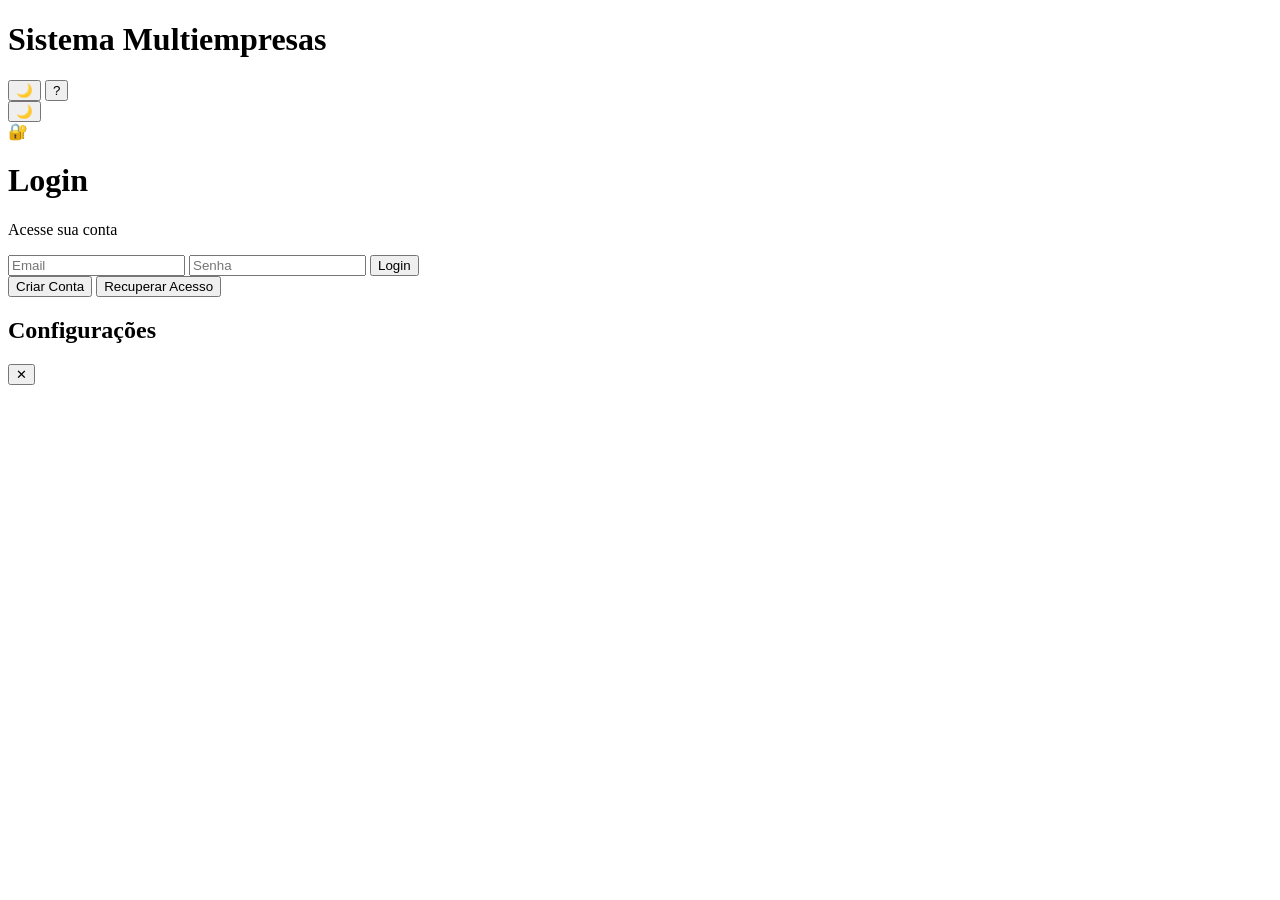
==== index.html @ d545b504 "Add files via upload" ====
<!DOCTYPE html>
<html lang="pt-BR">
<head>
  <meta charset="UTF-8">
  <meta name="viewport" content="width=device-width, initial-scale=1.0">
  <title>Sistema Multiempresas</title>
  
  <!-- Fonts -->
  <link rel="preconnect" href="https://fonts.googleapis.com">
  <link href="https://fonts.googleapis.com/css2?family=Inter:wght@400;500;600;700&family=Archivo:wght@700;800&display=swap" rel="stylesheet">
  
  <!-- CSS Files (extracted from inline styles) -->
  <link rel="stylesheet" href="css/global.css">
  <link rel="stylesheet" href="css/themes.css">
  <link rel="stylesheet" href="css/components.css">
  <link rel="stylesheet" href="css/layout.css">
  <link rel="stylesheet" href="css/app.css">
</head>
<body>
  <!-- Main App Container -->
  <div class="app">
    <!-- Progress Bar -->
    <div class="lb" id="loadBar"></div>
    
    <!-- Topbar -->
    <div class="topbar" id="topbar">
      <div class="topbar-left">
        <h1 class="app-title" id="appTitle">Sistema Multiempresas</h1>
        <span class="hh-badge" id="householdBadge" style="display:none;"></span>
      </div>
      <div class="topbar-actions">
        <button class="icon-btn" id="themeBtn" onclick="toggleTheme()">🌙</button>
        <button class="av-btn" id="avBtn" onclick="toggleAccountMenu()">?</button>
        <div class="acc-menu" id="accMenu" style="display:none;">
          <p class="acc-name" id="accName">User</p>
          <p class="acc-role" id="accRole">MEMBER</p>
          <button class="acc-btn" onclick="openSettings()">Settings</button>
          <button class="acc-btn" id="orgLogoBtn" onclick="updateOrgLogo()" style="display:none;">Change Logo</button>
          <button class="acc-logout" onclick="logout()">Logout</button>
        </div>
      </div>
    </div>

    <!-- Auth Screen (Login/Register/Recovery) -->
    <div class="auth-screen" id="authScreen">
      <button class="themeToggleAuth" id="themeToggleAuth" onclick="toggleTheme()">🌙</button>
      <div class="auth-icon">🔐</div>
      <h1>Login</h1>
      <p>Acesse sua conta</p>
      <form id="authForm" onsubmit="handleAuthSubmit(event)">
        <input type="email" id="email" placeholder="Email" required>
        <input type="password" id="senha" placeholder="Senha" required>
        <button type="submit" class="btn-p">Login</button>
      </form>
      <button class="link-forgot" onclick="toggleAuthMode('register')">Criar Conta</button>
      <button class="link-forgot" onclick="toggleAuthMode('recovery')">Recuperar Acesso</button>
      <div class="err" id="authErr"></div>
    </div>

    <!-- Household Screen -->
    <div class="hh-screen" id="hhScreen" style="display:none;">
      <h2>Minhas Lojas</h2>
      <p class="sub">Selecione uma loja para começar</p>
      <div class="hh-list" id="hhList"></div>
      <button class="hh-add" onclick="addHousehold()">+ Adicionar Loja</button>
    </div>

    <!-- Main App Screen -->
    <div class="main" id="main" style="display:none;">
      <!-- Add Form -->
      <div class="add-form-wrap">
        <div class="add-row1">
          <input type="text" id="itemName" placeholder="Novo item..." maxlength="50">
          <button class="add-btn" onclick="addItem()">+</button>
          <button class="expand-btn" id="expandBtn" onclick="toggleAddExtra()">⋯</button>
        </div>
        <div class="add-extra" id="addExtra">
          <div class="qty-unit-row">
            <input type="number" id="qty" placeholder="Qtd" min="1" value="1">
            <select id="unit" class="unit-sel">
              <option>un</option>
              <option>kg</option>
              <option>l</option>
              <option>m</option>
            </select>
          </div>
          <input type="text" id="category" placeholder="Categoria">
        </div>
      </div>

      <!-- Filters & Search -->
      <div class="filter-row">
        <div class="search-wrap">
          <input type="text" id="searchInput" placeholder="Buscar..." onkeyup="searchItems()">
          <button class="search-clear" onclick="clearSearch()" style="display:none;">✕</button>
        </div>
      </div>

      <div class="tabs">
        <button class="group-toggle" onclick="setStatusFilter('todos')">Todos</button>
        <button class="group-toggle" onclick="setStatusFilter('comprados')">Comprados</button>
        <button class="group-toggle" onclick="setStatusFilter('pendentes')">Pendentes</button>
      </div>

      <!-- Items List -->
      <div id="itemsContainer"></div>

      <!-- Empty State -->
      <div class="empty" id="emptyState" style="display:none;">
        <div class="empty-icon">📦</div>
        <div class="empty-text">Nenhum item encontrado</div>
      </div>
    </div>
  </div>

  <!-- FAB Button -->
  <button class="fab" id="fab" onclick="openSettings()" style="display:none;">⚙️</button>

  <!-- Toast Notification -->
  <div id="toast"></div>

  <!-- Modals -->
  <div class="modal hidden" id="settingsModal">
    <div class="modal-content">
      <div class="modal-header">
        <h2 class="modal-title">Configurações</h2>
        <button class="modal-close" onclick="closeModal('settingsModal')">✕</button>
      </div>
      <div id="settingsContent"></div>
    </div>
  </div>

  <!-- Scripts (order matters) -->
  <script src="js/middleware/authMiddleware.js"></script>
  <script src="js/middleware/permissionMiddleware.js"></script>
  <script src="js/middleware/rateLimiter.js"></script>
  <script src="js/security/encryption.js"></script>
  <script src="js/security/permissions.js"></script>
  <script src="js/security/sessionManager.js"></script>
  <script src="js/main.js"></script>
</body>
</html>
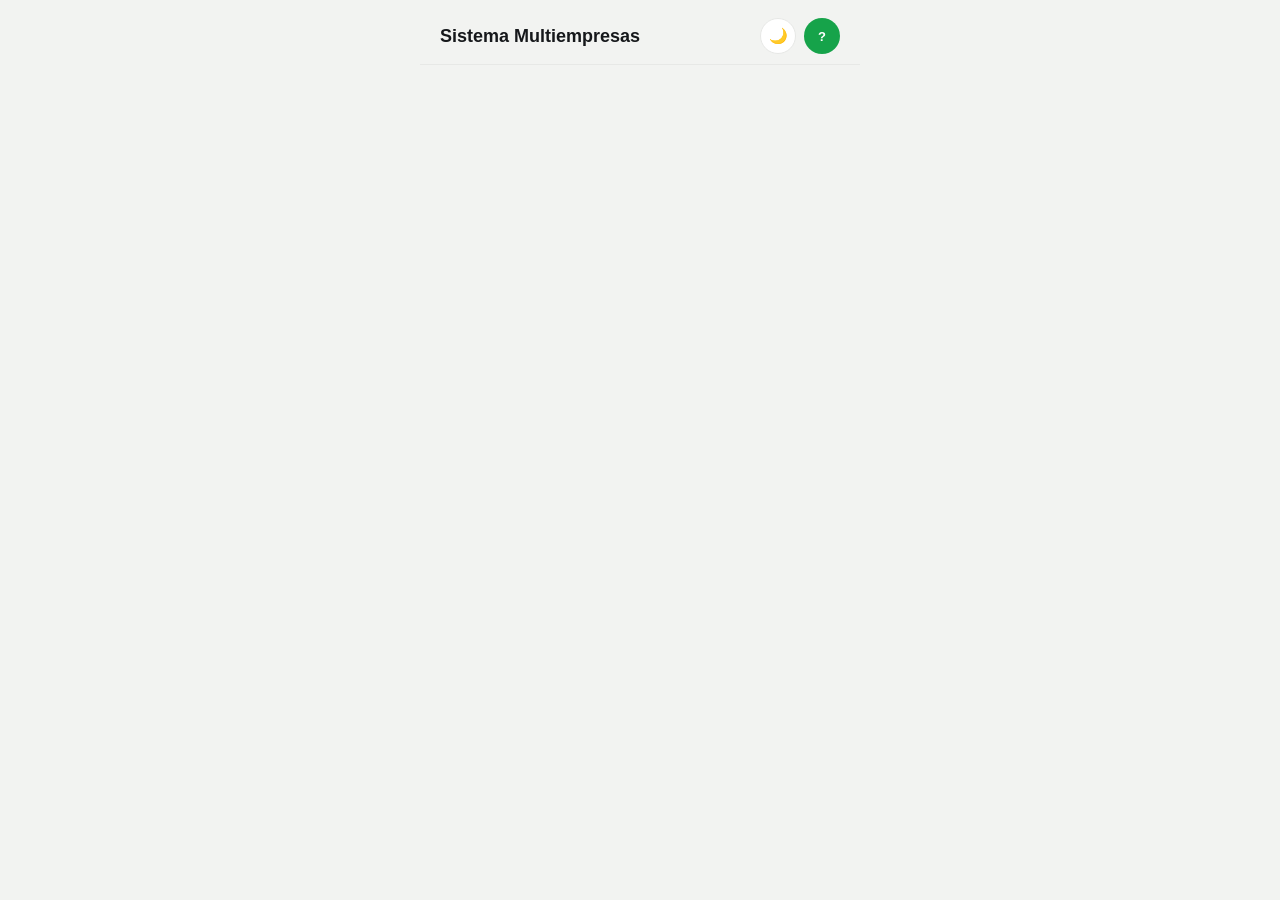
==== commit 494806af: "Add files via upload" ====
--- a/index.html
+++ b/index.html
@@ -9,7 +9,7 @@
   <link rel="preconnect" href="https://fonts.googleapis.com">
   <link href="https://fonts.googleapis.com/css2?family=Inter:wght@400;500;600;700&family=Archivo:wght@700;800&display=swap" rel="stylesheet">
   
-  <!-- CSS Files (extracted from inline styles) -->
+  <!-- CSS Files -->
   <link rel="stylesheet" href="css/global.css">
   <link rel="stylesheet" href="css/themes.css">
   <link rel="stylesheet" href="css/components.css">
@@ -22,121 +22,44 @@
     <!-- Progress Bar -->
     <div class="lb" id="loadBar"></div>
     
-    <!-- Topbar -->
+    <!-- Topbar (Global) -->
     <div class="topbar" id="topbar">
       <div class="topbar-left">
         <h1 class="app-title" id="appTitle">Sistema Multiempresas</h1>
         <span class="hh-badge" id="householdBadge" style="display:none;"></span>
       </div>
       <div class="topbar-actions">
-        <button class="icon-btn" id="themeBtn" onclick="toggleTheme()">🌙</button>
-        <button class="av-btn" id="avBtn" onclick="toggleAccountMenu()">?</button>
+        <button class="icon-btn" id="themeBtn" onclick="toggleTheme()" title="Alternar Tema">🌙</button>
+        <button class="av-btn" id="avBtn" onclick="toggleAccountMenu()" title="Menu">?</button>
         <div class="acc-menu" id="accMenu" style="display:none;">
           <p class="acc-name" id="accName">User</p>
           <p class="acc-role" id="accRole">MEMBER</p>
-          <button class="acc-btn" onclick="openSettings()">Settings</button>
-          <button class="acc-btn" id="orgLogoBtn" onclick="updateOrgLogo()" style="display:none;">Change Logo</button>
+          <button class="acc-btn" onclick="openModal('settingsModal')">Configurações</button>
           <button class="acc-logout" onclick="logout()">Logout</button>
         </div>
       </div>
     </div>
 
-    <!-- Auth Screen (Login/Register/Recovery) -->
-    <div class="auth-screen" id="authScreen">
-      <button class="themeToggleAuth" id="themeToggleAuth" onclick="toggleTheme()">🌙</button>
-      <div class="auth-icon">🔐</div>
-      <h1>Login</h1>
-      <p>Acesse sua conta</p>
-      <form id="authForm" onsubmit="handleAuthSubmit(event)">
-        <input type="email" id="email" placeholder="Email" required>
-        <input type="password" id="senha" placeholder="Senha" required>
-        <button type="submit" class="btn-p">Login</button>
-      </form>
-      <button class="link-forgot" onclick="toggleAuthMode('register')">Criar Conta</button>
-      <button class="link-forgot" onclick="toggleAuthMode('recovery')">Recuperar Acesso</button>
-      <div class="err" id="authErr"></div>
-    </div>
-
-    <!-- Household Screen -->
-    <div class="hh-screen" id="hhScreen" style="display:none;">
-      <h2>Minhas Lojas</h2>
-      <p class="sub">Selecione uma loja para começar</p>
-      <div class="hh-list" id="hhList"></div>
-      <button class="hh-add" onclick="addHousehold()">+ Adicionar Loja</button>
-    </div>
-
-    <!-- Main App Screen -->
-    <div class="main" id="main" style="display:none;">
-      <!-- Add Form -->
-      <div class="add-form-wrap">
-        <div class="add-row1">
-          <input type="text" id="itemName" placeholder="Novo item..." maxlength="50">
-          <button class="add-btn" onclick="addItem()">+</button>
-          <button class="expand-btn" id="expandBtn" onclick="toggleAddExtra()">⋯</button>
-        </div>
-        <div class="add-extra" id="addExtra">
-          <div class="qty-unit-row">
-            <input type="number" id="qty" placeholder="Qtd" min="1" value="1">
-            <select id="unit" class="unit-sel">
-              <option>un</option>
-              <option>kg</option>
-              <option>l</option>
-              <option>m</option>
-            </select>
-          </div>
-          <input type="text" id="category" placeholder="Categoria">
-        </div>
-      </div>
-
-      <!-- Filters & Search -->
-      <div class="filter-row">
-        <div class="search-wrap">
-          <input type="text" id="searchInput" placeholder="Buscar..." onkeyup="searchItems()">
-          <button class="search-clear" onclick="clearSearch()" style="display:none;">✕</button>
-        </div>
-      </div>
-
-      <div class="tabs">
-        <button class="group-toggle" onclick="setStatusFilter('todos')">Todos</button>
-        <button class="group-toggle" onclick="setStatusFilter('comprados')">Comprados</button>
-        <button class="group-toggle" onclick="setStatusFilter('pendentes')">Pendentes</button>
-      </div>
-
-      <!-- Items List -->
-      <div id="itemsContainer"></div>
-
-      <!-- Empty State -->
-      <div class="empty" id="emptyState" style="display:none;">
-        <div class="empty-icon">📦</div>
-        <div class="empty-text">Nenhum item encontrado</div>
-      </div>
+    <!-- Template Container (carregado dinamicamente) -->
+    <div id="root">
+      <!-- Templates serão injetados aqui -->
     </div>
   </div>
 
-  <!-- FAB Button -->
-  <button class="fab" id="fab" onclick="openSettings()" style="display:none;">⚙️</button>
+  <!-- FAB Button (Floating Action Button) -->
+  <button class="fab" id="fab" onclick="openModal('settingsModal')" style="display:none;" title="Configurações">⚙️</button>
 
   <!-- Toast Notification -->
   <div id="toast"></div>
 
-  <!-- Modals -->
-  <div class="modal hidden" id="settingsModal">
-    <div class="modal-content">
-      <div class="modal-header">
-        <h2 class="modal-title">Configurações</h2>
-        <button class="modal-close" onclick="closeModal('settingsModal')">✕</button>
-      </div>
-      <div id="settingsContent"></div>
-    </div>
-  </div>
-
-  <!-- Scripts (order matters) -->
+  <!-- Scripts em ordem -->
   <script src="js/middleware/authMiddleware.js"></script>
   <script src="js/middleware/permissionMiddleware.js"></script>
   <script src="js/middleware/rateLimiter.js"></script>
   <script src="js/security/encryption.js"></script>
   <script src="js/security/permissions.js"></script>
   <script src="js/security/sessionManager.js"></script>
+  <script src="js/templateLoader.js"></script>
   <script src="js/main.js"></script>
 </body>
 </html>
--- a/css/global.css
+++ b/css/global.css
@@ -0,0 +1,88 @@
+/* ============================================
+   GLOBAL.CSS - Reset + Variables + Typography
+   ============================================ */
+
+/* CSS Variables - Light Mode (default) */
+:root {
+  --bg: #F2F3F1;
+  --card: #fff;
+  --text: #16181B;
+  --text-soft: #6B7280;
+  --text-secondary: #6B7280;
+  --border: #E7E8E6;
+  --green: #16A34A;
+  --green-bg: #E7F6EC;
+  --danger: #DC2626;
+  --shadow: 0 1px 2px rgba(16, 18, 20, 0.04), 0 8px 24px rgba(16, 18, 20, 0.06);
+}
+
+/* Dark Mode */
+[data-theme="dark"] {
+  --bg: #131417;
+  --card: #1C1E22;
+  --text: #F2F3F1;
+  --text-soft: #8A8F98;
+  --text-secondary: #8A8F98;
+  --border: #2A2D32;
+  --green: #22C55E;
+  --green-bg: rgba(34, 197, 94, 0.14);
+  --danger: #F87171;
+  --shadow: 0 1px 2px rgba(0, 0, 0, 0.3), 0 8px 24px rgba(0, 0, 0, 0.35);
+  --bg-hover: #252a31;
+  --bg-input: #1a1d22;
+}
+
+/* Reset + Base Styles */
+* {
+  box-sizing: border-box;
+}
+
+body {
+  margin: 0;
+  background: var(--bg);
+  color: var(--text);
+  font-family: 'Inter', sans-serif;
+  min-height: 100vh;
+  display: flex;
+  justify-content: center;
+  transition: background 0.2s, color 0.2s;
+}
+
+/* Typography */
+h1, h2, h3, h4, h5, h6 {
+  font-family: 'Archivo', sans-serif;
+  font-weight: 800;
+  margin: 0;
+}
+
+h1 { font-size: 22px; }
+h2 { font-size: 18px; }
+h3 { font-size: 16px; }
+
+p {
+  margin: 0;
+  line-height: 1.5;
+}
+
+button {
+  font-family: 'Inter', sans-serif;
+  cursor: pointer;
+}
+
+a {
+  color: var(--green);
+  text-decoration: none;
+}
+
+/* Utilities */
+.hidden {
+  display: none !important;
+}
+
+.text-soft {
+  color: var(--text-soft);
+}
+
+.text-secondary {
+  color: var(--text-secondary);
+}
--- a/css/themes.css
+++ b/css/themes.css
@@ -0,0 +1,75 @@
+/* ============================================
+   THEMES.CSS - Dark/Light Mode + Animations
+   ============================================ */
+
+/* Loading Progress Bar */
+.lb {
+  position: fixed;
+  top: 0;
+  left: 0;
+  height: 3px;
+  width: 0%;
+  background: var(--green);
+  z-index: 100;
+  opacity: 0;
+  transition: width 0.3s, opacity 0.3s;
+}
+
+.lb.active {
+  opacity: 1;
+  animation: loadProgress 1.8s ease-in-out infinite;
+}
+
+.lb.done {
+  width: 100% !important;
+  opacity: 0;
+  transition: width 0.2s, opacity 0.4s ease 0.2s;
+  animation: none;
+}
+
+@keyframes loadProgress {
+  0% { width: 0%; }
+  30% { width: 50%; }
+  70% { width: 80%; }
+  100% { width: 90%; }
+}
+
+/* Modal Animations */
+.modal {
+  animation: slideUp 0.3s ease-out;
+}
+
+@keyframes slideUp {
+  from {
+    opacity: 0;
+    transform: scale(0.9);
+  }
+  to {
+    opacity: 1;
+    transform: scale(1);
+  }
+}
+
+/* Theme Toggle Button */
+.themeToggleAuth {
+  position: absolute;
+  top: 20px;
+  right: 20px;
+  width: 44px;
+  height: 44px;
+  border-radius: 50%;
+  border: 1px solid var(--border);
+  background: var(--card);
+  font-size: 20px;
+  cursor: pointer;
+  display: flex;
+  align-items: center;
+  justify-content: center;
+  box-shadow: var(--shadow);
+  transition: all 0.2s;
+}
+
+.themeToggleAuth:hover {
+  border-color: var(--green);
+  color: var(--green);
+}
--- a/css/components.css
+++ b/css/components.css
@@ -0,0 +1,244 @@
+/* ============================================
+   COMPONENTS.CSS - Buttons, Inputs, Forms
+   ============================================ */
+
+/* Buttons */
+.btn-p {
+  width: 100%;
+  background: var(--green);
+  color: #fff;
+  border: none;
+  padding: 13px;
+  border-radius: 12px;
+  font-weight: 600;
+  font-size: 14px;
+  cursor: pointer;
+  transition: all 0.2s;
+}
+
+.btn-p:hover {
+  filter: brightness(0.95);
+}
+
+.btn-p:disabled {
+  opacity: 0.6;
+  cursor: default;
+}
+
+.btn-sec {
+  width: 100%;
+  background: var(--card);
+  color: var(--text);
+  border: 1px solid var(--border);
+  padding: 13px;
+  border-radius: 12px;
+  font-weight: 600;
+  font-size: 14px;
+  cursor: pointer;
+  transition: all 0.2s;
+}
+
+.btn-sec:hover {
+  border-color: var(--green);
+  color: var(--green);
+}
+
+.btn-back {
+  background: none;
+  border: none;
+  color: var(--text-soft);
+  font-size: 13px;
+  cursor: pointer;
+  margin-top: 8px;
+  text-decoration: underline;
+}
+
+/* Icon Buttons */
+.icon-btn {
+  width: 36px;
+  height: 36px;
+  border-radius: 50%;
+  border: 1px solid var(--border);
+  background: var(--card);
+  color: var(--text);
+  font-size: 15px;
+  cursor: pointer;
+  display: flex;
+  align-items: center;
+  justify-content: center;
+  transition: all 0.2s;
+}
+
+.icon-btn:hover {
+  border-color: var(--green);
+  color: var(--green);
+}
+
+/* Avatar Button */
+.av-btn {
+  width: 36px;
+  height: 36px;
+  border-radius: 50%;
+  border: none;
+  background: var(--green);
+  color: #fff;
+  font-family: 'Archivo', sans-serif;
+  font-weight: 700;
+  font-size: 13px;
+  cursor: pointer;
+  background-size: cover;
+  background-position: center;
+  overflow: hidden;
+}
+
+/* Form Elements */
+input[type="email"],
+input[type="text"],
+input[type="number"],
+input[type="password"],
+input[type="color"],
+input[type="file"] {
+  width: 100%;
+  font-family: 'Inter', sans-serif;
+  font-size: 14px;
+  border: 1px solid var(--border);
+  background: var(--card);
+  color: var(--text);
+  padding: 13px 14px;
+  border-radius: 12px;
+  transition: all 0.2s;
+}
+
+input[type="color"] {
+  height: 44px;
+  padding: 8px 14px;
+}
+
+input[type="file"] {
+  padding: 10px 14px;
+  cursor: pointer;
+}
+
+input[type="time"] {
+  font-family: 'Inter', sans-serif;
+  font-size: 13px;
+  border: 1px solid var(--border);
+  background: var(--card);
+  color: var(--text);
+  padding: 8px 10px;
+  border-radius: 8px;
+  width: 90px;
+}
+
+input:focus,
+select:focus,
+textarea:focus {
+  outline: 2px solid var(--green);
+  outline-offset: 1px;
+}
+
+::placeholder {
+  color: var(--text-soft);
+}
+
+select {
+  width: 100%;
+  font-family: 'Inter', sans-serif;
+  font-size: 14px;
+  border: 1px solid var(--border);
+  background: var(--card);
+  color: var(--text);
+  padding: 13px 14px;
+  border-radius: 12px;
+  cursor: pointer;
+}
+
+/* Form Groups */
+.form-group {
+  display: flex;
+  flex-direction: column;
+  gap: 4px;
+}
+
+.form-group label {
+  font-size: 12px;
+  font-weight: 600;
+  color: var(--text-soft);
+  text-transform: uppercase;
+  letter-spacing: 0.3px;
+}
+
+.form-group textarea {
+  font-family: 'Inter', sans-serif;
+  border: 1px solid var(--border);
+  background: var(--card);
+  color: var(--text);
+  padding: 11px 14px;
+  border-radius: 10px;
+  resize: vertical;
+  min-height: 80px;
+  font-size: 14px;
+}
+
+/* Error Message */
+.err {
+  color: var(--danger);
+  font-size: 12px;
+  margin-top: 4px;
+  display: none;
+}
+
+.err.show {
+  display: block;
+}
+
+/* Badges */
+.hh-badge {
+  background: var(--green-bg);
+  color: var(--green);
+  font-size: 11px;
+  font-weight: 600;
+  padding: 3px 8px;
+  border-radius: 8px;
+  cursor: pointer;
+  border: none;
+  white-space: nowrap;
+  max-width: 140px;
+  overflow: hidden;
+  text-overflow: ellipsis;
+}
+
+/* Dividers */
+.auth-divider {
+  display: flex;
+  align-items: center;
+  width: 100%;
+  margin: 20px 0;
+  color: var(--text-soft);
+  font-size: 13px;
+}
+
+.auth-divider::before,
+.auth-divider::after {
+  content: '';
+  flex: 1;
+  height: 1px;
+  background: var(--border);
+}
+
+.auth-divider span {
+  padding: 0 12px;
+}
+
+/* Link/Button Styles */
+.link-forgot {
+  background: none;
+  border: none;
+  color: var(--green);
+  font-size: 14px;
+  font-weight: 600;
+  cursor: pointer;
+  margin-top: 16px;
+  text-decoration: underline;
+  font-family: 'Inter', sans-serif;
+}
--- a/css/layout.css
+++ b/css/layout.css
@@ -0,0 +1,323 @@
+/* ============================================
+   LAYOUT.CSS - App Structure + Modals + FAB
+   ============================================ */
+
+/* App Container */
+.app {
+  width: 100%;
+  max-width: 440px;
+  min-height: 100vh;
+  background: var(--bg);
+  display: flex;
+  flex-direction: column;
+}
+
+/* Topbar */
+.topbar {
+  display: flex;
+  align-items: center;
+  justify-content: space-between;
+  padding: 18px 20px 10px;
+  border-bottom: 1px solid var(--border);
+}
+
+.topbar-left {
+  display: flex;
+  align-items: center;
+  gap: 8px;
+}
+
+.app-title {
+  font-family: 'Archivo', sans-serif;
+  font-weight: 800;
+  font-size: 18px;
+  margin: 0;
+}
+
+.topbar-actions {
+  display: flex;
+  align-items: center;
+  gap: 8px;
+  position: relative;
+}
+
+/* Account Menu */
+.acc-menu {
+  position: absolute;
+  top: 100%;
+  right: 0;
+  background: var(--card);
+  border: 1px solid var(--border);
+  box-shadow: var(--shadow);
+  border-radius: 12px;
+  padding: 14px;
+  min-width: 170px;
+  z-index: 20;
+  margin-top: 8px;
+}
+
+.acc-name {
+  margin: 0;
+  font-weight: 600;
+  font-size: 14px;
+  color: var(--text);
+}
+
+.acc-role {
+  margin: 2px 0 10px 0;
+  font-size: 11px;
+  text-transform: uppercase;
+  color: var(--green);
+  letter-spacing: 0.4px;
+}
+
+.acc-btn {
+  width: 100%;
+  background: transparent;
+  border: 1px solid var(--border);
+  color: var(--text);
+  padding: 8px;
+  border-radius: 8px;
+  cursor: pointer;
+  font-family: 'Inter', sans-serif;
+  font-size: 13px;
+  margin-bottom: 6px;
+  transition: all 0.2s;
+}
+
+.acc-btn:hover {
+  border-color: var(--green);
+  color: var(--green);
+}
+
+.acc-logout {
+  width: 100%;
+  background: transparent;
+  border: 1px solid var(--border);
+  color: var(--text);
+  padding: 8px;
+  border-radius: 8px;
+  cursor: pointer;
+  font-family: 'Inter', sans-serif;
+  font-size: 13px;
+  transition: all 0.2s;
+}
+
+.acc-logout:hover {
+  border-color: var(--danger);
+  color: var(--danger);
+}
+
+/* Main Content Area */
+.main {
+  flex: 1;
+  padding: 4px 20px 90px;
+  overflow-y: auto;
+}
+
+/* Modals */
+.modal {
+  position: fixed;
+  top: 0;
+  left: 0;
+  width: 100%;
+  height: 100%;
+  background: rgba(0, 0, 0, 0.5);
+  display: flex;
+  align-items: center;
+  justify-content: center;
+  z-index: 50;
+}
+
+.modal.hidden {
+  display: none;
+}
+
+.modal-content {
+  position: relative;
+  background: var(--card);
+  width: 90%;
+  max-width: 550px;
+  border-radius: 14px;
+  padding: 16px;
+  max-height: 85vh;
+  overflow-y: auto;
+  box-shadow: var(--shadow);
+}
+
+.modal-title {
+  font-family: 'Archivo', sans-serif;
+  font-size: 18px;
+  font-weight: 800;
+  margin: 0 0 12px 0;
+  padding-right: 32px;
+  color: var(--text);
+}
+
+.modal-close {
+  position: absolute;
+  top: 12px;
+  right: 12px;
+  width: 32px;
+  height: 32px;
+  display: flex;
+  align-items: center;
+  justify-content: center;
+  background: none;
+  border: none;
+  border-radius: 8px;
+  color: var(--text-soft);
+  font-size: 18px;
+  cursor: pointer;
+  z-index: 2;
+  transition: all 0.2s;
+}
+
+.modal-close:hover {
+  color: var(--text);
+  background: var(--border);
+}
+
+.modal-header {
+  display: flex;
+  justify-content: space-between;
+  align-items: center;
+  padding: 16px;
+  border-bottom: 1px solid var(--border);
+}
+
+.modal-header .modal-close {
+  position: static;
+  flex-shrink: 0;
+}
+
+.modal-header .modal-title {
+  padding-right: 0;
+}
+
+.modal-form {
+  display: grid;
+  grid-template-columns: 1fr 1fr;
+  gap: 12px;
+  margin-top: 16px;
+}
+
+.modal-form .form-group:nth-child(1) {
+  grid-column: 1 / -1;
+}
+
+.modal-form .form-group:nth-child(4) {
+  grid-column: 1 / -1;
+}
+
+.modal-form .form-group:nth-child(4) > div {
+  display: flex;
+  gap: 6px;
+  flex-wrap: wrap;
+  justify-content: flex-start;
+}
+
+.modal-form .form-group:nth-child(4) > div button {
+  flex: 0 1 calc(33.333% - 5px);
+  font-size: 12px;
+  padding: 6px 8px;
+}
+
+.modal-actions {
+  display: flex;
+  gap: 8px;
+  margin-top: 12px;
+}
+
+.modal-actions button {
+  flex: 1;
+  padding: 11px;
+  border-radius: 10px;
+  border: none;
+  font-weight: 600;
+  font-size: 14px;
+  cursor: pointer;
+}
+
+.modal-actions .btn-p {
+  background: var(--green);
+  color: #fff;
+}
+
+.modal-actions .btn-sec {
+  background: var(--card);
+  border: 1px solid var(--border);
+  color: var(--text);
+}
+
+/* FAB - Floating Action Button */
+.fab {
+  position: fixed;
+  bottom: 20px;
+  right: 20px;
+  width: 56px;
+  height: 56px;
+  background: var(--green);
+  color: #fff;
+  border: none;
+  border-radius: 50%;
+  font-size: 24px;
+  cursor: pointer;
+  display: flex;
+  align-items: center;
+  justify-content: center;
+  box-shadow: 0 4px 12px rgba(22, 163, 74, 0.3);
+  z-index: 40;
+  transition: all 0.2s;
+}
+
+.fab:hover {
+  filter: brightness(0.95);
+}
+
+.fab:active {
+  transform: scale(0.95);
+}
+
+/* Toast Notifications */
+#toast {
+  position: fixed;
+  bottom: 20px;
+  left: 20px;
+  background: var(--card);
+  color: var(--text);
+  padding: 12px 16px;
+  border-radius: 10px;
+  border: 1px solid var(--border);
+  box-shadow: var(--shadow);
+  max-width: 280px;
+  opacity: 0;
+  transition: opacity 0.3s;
+  z-index: 60;
+  display: none;
+}
+
+#toast.show {
+  opacity: 1;
+  display: block;
+}
+
+#toast.success {
+  border-left: 4px solid var(--green);
+}
+
+#toast.danger {
+  border-left: 4px solid var(--danger);
+}
+
+#toast.loading {
+  border-left: 4px solid var(--green);
+}
+
+/* Status Messages */
+.status-msg {
+  text-align: center;
+  color: var(--text-soft);
+  padding: 20px;
+  font-size: 14px;
+}
--- a/css/app.css
+++ b/css/app.css
@@ -0,0 +1,677 @@
+/* ============================================
+   APP.CSS - App-Specific Styles
+   ============================================ */
+
+/* Auth Screen */
+.auth-screen {
+  flex: 1;
+  display: flex;
+  flex-direction: column;
+  align-items: center;
+  justify-content: center;
+  padding: 32px;
+  text-align: center;
+  position: relative;
+}
+
+.auth-icon {
+  width: 64px;
+  height: 64px;
+  border-radius: 20px;
+  background: var(--green-bg);
+  display: flex;
+  align-items: center;
+  justify-content: center;
+  font-size: 28px;
+  margin-bottom: 18px;
+}
+
+.auth-screen h1 {
+  font-family: 'Archivo', sans-serif;
+  font-size: 22px;
+  margin: 0 0 6px 0;
+  color: var(--text);
+}
+
+.auth-screen p {
+  color: var(--text-soft);
+  font-size: 13px;
+  margin: 0 0 24px 0;
+  line-height: 1.5;
+}
+
+.auth-screen form {
+  width: 100%;
+  display: flex;
+  flex-direction: column;
+  gap: 10px;
+}
+
+.auth-div {
+  display: flex;
+  align-items: center;
+  gap: 10px;
+  margin: 4px 0;
+  width: 100%;
+}
+
+.auth-div span {
+  font-size: 12px;
+  color: var(--text-soft);
+  white-space: nowrap;
+}
+
+.auth-div hr {
+  flex: 1;
+  border: none;
+  border-top: 1px solid var(--border);
+}
+
+/* Household Screen */
+.hh-screen {
+  flex: 1;
+  display: flex;
+  flex-direction: column;
+  padding: 20px 20px 90px 20px;
+}
+
+.hh-screen h2 {
+  font-family: 'Archivo', sans-serif;
+  font-weight: 800;
+  font-size: 18px;
+  margin: 0 0 4px 0;
+  color: var(--text);
+}
+
+.hh-screen .sub {
+  font-size: 13px;
+  color: var(--text-soft);
+  margin: 0 0 20px 0;
+}
+
+.hh-list {
+  display: flex;
+  flex-direction: column;
+  gap: 10px;
+  margin-bottom: 16px;
+}
+
+.hh-card {
+  background: var(--card);
+  border: 1px solid var(--border);
+  border-radius: 14px;
+  padding: 16px;
+  display: flex;
+  align-items: center;
+  justify-content: space-between;
+  box-shadow: var(--shadow);
+  cursor: pointer;
+  transition: border-color 0.15s;
+}
+
+.hh-card:hover {
+  border-color: var(--green);
+}
+
+.hh-name {
+  font-weight: 700;
+  font-size: 15px;
+  color: var(--text);
+}
+
+.hh-meta {
+  font-size: 12px;
+  color: var(--text-soft);
+  margin-top: 2px;
+}
+
+.hh-actions {
+  display: flex;
+  align-items: center;
+  gap: 4px;
+}
+
+.hh-icon {
+  width: 36px;
+  height: 36px;
+  display: flex;
+  align-items: center;
+  justify-content: center;
+  background: none;
+  border: none;
+  border-radius: 8px;
+  font-size: 16px;
+  cursor: pointer;
+  color: var(--text-soft);
+  transition: background 0.15s;
+}
+
+.hh-icon:hover {
+  background: var(--border);
+}
+
+.hh-acts {
+  display: flex;
+  gap: 8px;
+}
+
+.hh-ab {
+  background: none;
+  border: none;
+  color: var(--text-soft);
+  font-size: 15px;
+  padding: 4px;
+  cursor: pointer;
+  transition: color 0.15s;
+}
+
+.hh-ab:hover {
+  color: var(--green);
+}
+
+.hh-ab.del:hover {
+  color: var(--danger);
+}
+
+.hh-add {
+  width: 100%;
+  background: var(--green-bg);
+  color: var(--green);
+  border: none;
+  padding: 14px;
+  border-radius: 14px;
+  font-weight: 600;
+  font-size: 14px;
+  margin-top: 4px;
+  cursor: pointer;
+  transition: all 0.2s;
+}
+
+.hh-add:hover {
+  filter: brightness(0.95);
+}
+
+/* Add Form */
+.add-form-wrap {
+  margin: 10px 0 16px 0;
+  background: var(--card);
+  border: 1px solid var(--border);
+  border-radius: 14px;
+  padding: 12px;
+  box-shadow: var(--shadow);
+}
+
+.add-row1 {
+  display: flex;
+  gap: 8px;
+  align-items: center;
+}
+
+.add-row1 input {
+  flex: 1;
+  padding: 11px 14px;
+  font-size: 14px;
+}
+
+.add-btn {
+  width: 42px;
+  height: 42px;
+  background: var(--green);
+  color: #fff;
+  border: none;
+  border-radius: 10px;
+  font-size: 20px;
+  flex-shrink: 0;
+  display: flex;
+  align-items: center;
+  justify-content: center;
+  cursor: pointer;
+  transition: all 0.2s;
+}
+
+.add-btn:hover {
+  filter: brightness(0.95);
+}
+
+.expand-btn {
+  width: 34px;
+  height: 34px;
+  background: none;
+  border: 1px solid var(--border);
+  border-radius: 8px;
+  color: var(--text-soft);
+  font-size: 14px;
+  flex-shrink: 0;
+  display: flex;
+  align-items: center;
+  justify-content: center;
+  transition: transform 0.2s;
+  cursor: pointer;
+}
+
+.expand-btn.open {
+  transform: rotate(90deg);
+}
+
+.add-extra {
+  display: none;
+  padding-top: 10px;
+  border-top: 1px solid var(--border);
+  margin-top: 10px;
+  flex-direction: column;
+  gap: 8px;
+}
+
+.add-extra.show {
+  display: flex;
+}
+
+.qty-unit-row {
+  display: flex;
+  gap: 8px;
+}
+
+.qty-unit-row input {
+  flex: 1;
+}
+
+.unit-sel {
+  width: 90px;
+  flex-shrink: 0;
+  padding: 11px 8px;
+  font-size: 13px;
+}
+
+/* Category Pills */
+.cat-pills-wrap {
+  overflow-x: auto;
+  -webkit-overflow-scrolling: touch;
+  padding-bottom: 2px;
+  margin: 10px 0;
+}
+
+.cat-pills-wrap::-webkit-scrollbar {
+  display: none;
+}
+
+.cat-pills {
+  display: flex;
+  gap: 6px;
+  white-space: nowrap;
+}
+
+.cat-pill {
+  border: 1px solid var(--border);
+  padding: 6px 10px;
+  border-radius: 20px;
+  font-size: 12px;
+  font-weight: 600;
+  cursor: pointer;
+  background: var(--bg);
+  color: var(--text-soft);
+  white-space: nowrap;
+  transition: all 0.15s;
+}
+
+.cat-pill.selected {
+  border-color: transparent;
+  background: var(--green);
+  color: #fff;
+}
+
+/* Filter Row */
+.filter-row {
+  display: flex;
+  align-items: center;
+  gap: 8px;
+  margin-bottom: 14px;
+  flex-wrap: wrap;
+}
+
+.search-wrap {
+  display: flex;
+  align-items: center;
+  width: 100%;
+  gap: 8px;
+  order: 3;
+}
+
+.search-wrap input {
+  flex: 1;
+  min-width: 120px;
+  padding: 8px 12px;
+  font-size: 13px;
+  height: 34px;
+}
+
+.search-clear {
+  background: none;
+  border: none;
+  color: var(--text-soft);
+  padding: 4px 8px;
+  cursor: pointer;
+  font-size: 14px;
+  line-height: 1;
+  transition: color 0.15s;
+}
+
+.search-clear:hover {
+  color: var(--green);
+}
+
+.tabs {
+  display: flex;
+  gap: 6px;
+  flex: 1;
+  order: 1;
+}
+
+.group-toggle {
+  padding: 6px 10px;
+  border: 1px solid var(--border);
+  background: transparent;
+  color: var(--text-soft);
+  border-radius: 8px;
+  cursor: pointer;
+  font-size: 12px;
+  white-space: nowrap;
+  transition: all 0.2s;
+}
+
+.group-toggle.active {
+  background: var(--green-bg);
+  color: var(--green);
+  border-color: transparent;
+}
+
+.status-filters {
+  display: flex;
+  gap: 6px;
+  flex: 1;
+  order: 2;
+}
+
+.status-filters button {
+  padding: 6px 10px;
+  border: 1px solid var(--border);
+  background: transparent;
+  color: var(--text-soft);
+  border-radius: 8px;
+  cursor: pointer;
+  font-size: 12px;
+  white-space: nowrap;
+  transition: all 0.2s;
+}
+
+.status-filters button.active {
+  background: var(--green);
+  color: #fff;
+  border-color: var(--green);
+}
+
+/* Section Label */
+.sec-label {
+  font-size: 11px;
+  font-weight: 700;
+  color: var(--text-soft);
+  margin: 16px 0 6px 0;
+  text-transform: uppercase;
+  letter-spacing: 0.4px;
+  display: flex;
+  align-items: center;
+  gap: 6px;
+}
+
+/* Items List */
+ul.items {
+  list-style: none;
+  margin: 0 0 8px 0;
+  padding: 0;
+  display: flex;
+  flex-direction: column;
+  gap: 6px;
+}
+
+.item {
+  background: var(--card);
+  border: 1px solid var(--border);
+  border-radius: 12px;
+  padding: 10px 12px;
+  display: flex;
+  align-items: center;
+  gap: 10px;
+  box-shadow: var(--shadow);
+  transition: all 0.15s;
+}
+
+.item.checked {
+  opacity: 0.5;
+}
+
+.item-check {
+  width: 20px;
+  height: 20px;
+  border: 2px solid var(--border);
+  border-radius: 6px;
+  cursor: pointer;
+  display: flex;
+  align-items: center;
+  justify-content: center;
+  flex-shrink: 0;
+  transition: all 0.15s;
+}
+
+.item.checked .item-check {
+  background: var(--green);
+  border-color: var(--green);
+  color: #fff;
+  font-size: 13px;
+}
+
+.item-info {
+  flex: 1;
+  min-width: 0;
+}
+
+.item-name {
+  font-weight: 500;
+  font-size: 14px;
+  margin: 0;
+  color: var(--text);
+}
+
+.item-meta {
+  font-size: 11px;
+  color: var(--text-soft);
+  margin: 2px 0 0 0;
+}
+
+.item-cat {
+  display: inline-block;
+  background: var(--border);
+  color: var(--text-soft);
+  padding: 2px 6px;
+  border-radius: 4px;
+  font-size: 10px;
+  margin-right: 4px;
+}
+
+.item-actions {
+  display: flex;
+  gap: 6px;
+  flex-shrink: 0;
+}
+
+.item-action {
+  background: none;
+  border: none;
+  color: var(--text-soft);
+  font-size: 14px;
+  padding: 4px;
+  cursor: pointer;
+  display: flex;
+  align-items: center;
+  justify-content: center;
+  transition: color 0.15s;
+}
+
+.item-action:hover {
+  color: var(--green);
+}
+
+.item-action.del:hover {
+  color: var(--danger);
+}
+
+.item-action.sel {
+  background: rgba(120, 120, 120, 0.15);
+  border-radius: 6px;
+}
+
+.item.selected .item-action.sel {
+  background: var(--green-bg);
+  color: var(--green);
+}
+
+/* Empty State */
+.empty {
+  text-align: center;
+  padding: 32px 20px;
+  color: var(--text-soft);
+}
+
+.empty-icon {
+  font-size: 32px;
+  margin-bottom: 8px;
+}
+
+.empty-text {
+  font-size: 14px;
+}
+
+/* Settings Tabs */
+.settings-tab {
+  flex: 1;
+  padding: 12px 16px;
+  background: none;
+  border: none;
+  border-bottom: 2px solid transparent;
+  color: var(--text-secondary);
+  font-size: 13px;
+  font-weight: 600;
+  cursor: pointer;
+  transition: all 0.2s;
+  white-space: nowrap;
+}
+
+.settings-tab:hover {
+  color: var(--text);
+}
+
+.settings-tab.active {
+  color: var(--green);
+  border-bottom-color: var(--green);
+}
+
+.settings-tab-content {
+  display: none;
+}
+
+.settings-tab-content:not(.hidden) {
+  display: block;
+}
+
+.settings-tab-content.hidden {
+  display: none;
+}
+
+/* Schedule Row */
+.schedule-row {
+  display: grid;
+  grid-template-columns: auto 1fr 1fr;
+  gap: 6px;
+  align-items: center;
+  padding: 8px;
+  border: 1px solid var(--border);
+  border-radius: 6px;
+}
+
+.schedule-row label {
+  display: flex;
+  align-items: center;
+  gap: 8px;
+  margin: 0;
+  padding: 0;
+}
+
+.schedule-row > span {
+  font-size: 13px;
+  font-weight: 600;
+  color: var(--text);
+}
+
+.schedule-time {
+  width: 100%;
+  min-width: 0;
+  box-sizing: border-box;
+  font-size: 12px;
+  padding: 6px 4px;
+}
+
+@media (max-width: 480px) {
+  .schedule-row {
+    grid-template-columns: auto 1fr 1fr;
+    gap: 4px;
+    padding: 6px;
+  }
+  .schedule-time {
+    font-size: 11px;
+    padding: 6px 2px;
+  }
+}
+
+/* User Card */
+.user-card {
+  padding: 12px;
+  border: 1px solid var(--border);
+  border-radius: 6px;
+  display: flex;
+  justify-content: space-between;
+  align-items: center;
+}
+
+.user-card-info {
+  flex: 1;
+}
+
+.user-card-name {
+  font-weight: 600;
+  font-size: 13px;
+  color: var(--text);
+}
+
+.user-card-role {
+  font-size: 12px;
+  color: var(--text-secondary);
+}
+
+.user-card-actions {
+  display: flex;
+  gap: 8px;
+}
+
+.user-card-btn {
+  background: none;
+  border: 1px solid var(--border);
+  padding: 6px 10px;
+  border-radius: 4px;
+  cursor: pointer;
+  color: var(--text-secondary);
+  font-size: 12px;
+  transition: all 0.2s;
+}
+
+.user-card-btn:hover {
+  background: var(--border);
+  color: var(--text);
+}
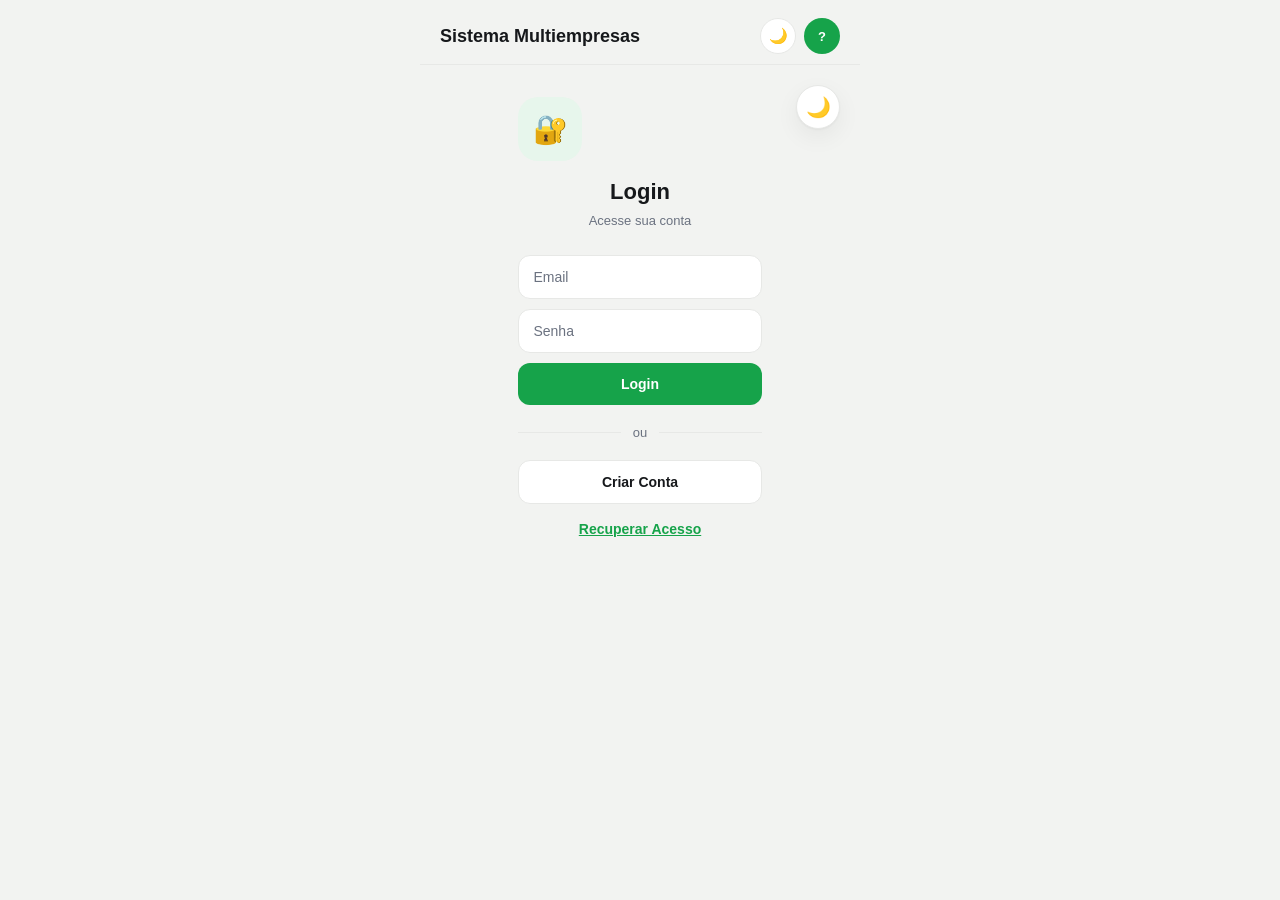
==== commit bef3c3bc: "Update index.html" ====
--- a/index.html
+++ b/index.html
@@ -60,6 +60,13 @@
   <script src="js/security/permissions.js"></script>
   <script src="js/security/sessionManager.js"></script>
   <script src="js/templateLoader.js"></script>
+  
+  <!-- FASE 3: Services -->
+  <script src="js/services/validators.js"></script>
+  <script src="js/services/authService.js"></script>
+  <script src="js/services/dataService.js"></script>
+  
+  <!-- App -->
   <script src="js/main.js"></script>
 </body>
 </html>
--- a/css/themes.css
+++ b/css/themes.css
@@ -67,6 +67,7 @@
   justify-content: center;
   box-shadow: var(--shadow);
   transition: all 0.2s;
+  z-index: 100;
 }
 
 .themeToggleAuth:hover {
--- a/css/layout.css
+++ b/css/layout.css
@@ -19,6 +19,8 @@
   justify-content: space-between;
   padding: 18px 20px 10px;
   border-bottom: 1px solid var(--border);
+  position: relative;
+  z-index: 45;
 }
 
 .topbar-left {
@@ -52,7 +54,7 @@
   border-radius: 12px;
   padding: 14px;
   min-width: 170px;
-  z-index: 20;
+  z-index: 51;
   margin-top: 8px;
 }
 
--- a/css/app.css
+++ b/css/app.css
@@ -1,6 +1,11 @@
 /* ============================================
    APP.CSS - App-Specific Styles
    ============================================ */
+
+/* Esconder telas por padrão (JS mostra a correta) */
+#authScreen, #householdsScreen, #appScreen {
+  display: none;
+}
 
 /* Auth Screen */
 .auth-screen {
